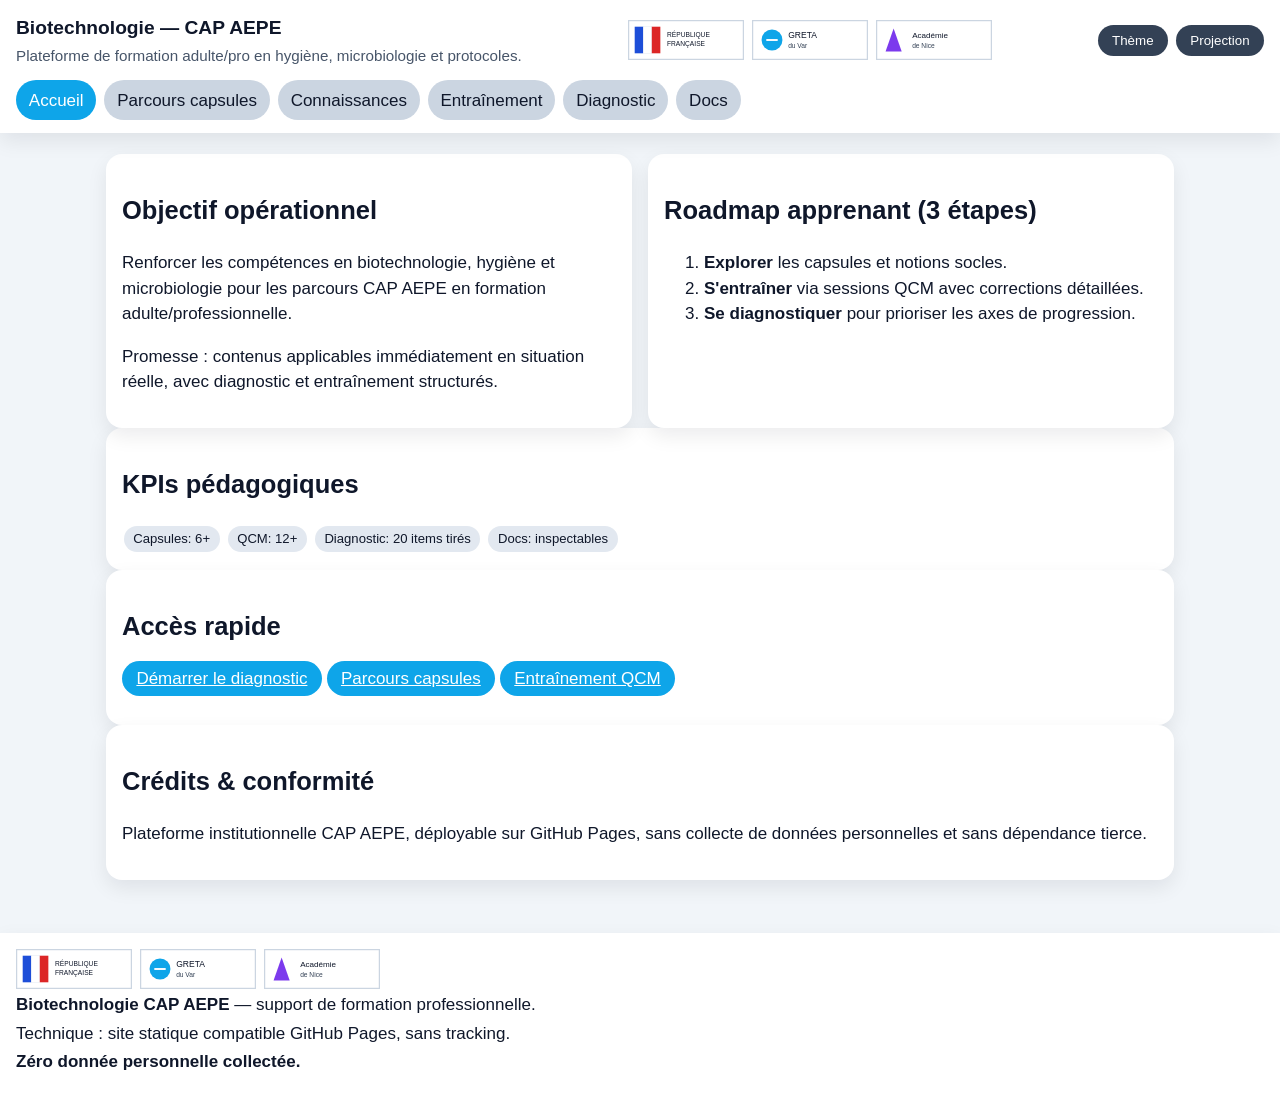
==== index.html @ dad9054e "Build complete CAP AEPE static training platform" ====
<!doctype html>
<html lang="fr">
<head>
  <meta charset="UTF-8">
  <meta name="viewport" content="width=device-width,initial-scale=1">
  <title>Accueil — Biotechnologie CAP AEPE</title>
  <link rel="stylesheet" href="assets/css/app.css">
</head>
<body data-base="./" data-page="index.html">
<main>
  <section class="grid-2">
    <article class="card">
      <h2>Objectif opérationnel</h2>
      <p>Renforcer les compétences en biotechnologie, hygiène et microbiologie pour les parcours CAP AEPE en formation adulte/professionnelle.</p>
      <p>Promesse : contenus applicables immédiatement en situation réelle, avec diagnostic et entraînement structurés.</p>
    </article>
    <article class="card">
      <h2>Roadmap apprenant (3 étapes)</h2>
      <ol>
        <li><strong>Explorer</strong> les capsules et notions socles.</li>
        <li><strong>S'entraîner</strong> via sessions QCM avec corrections détaillées.</li>
        <li><strong>Se diagnostiquer</strong> pour prioriser les axes de progression.</li>
      </ol>
    </article>
  </section>
  <section class="card">
    <h2>KPIs pédagogiques</h2>
    <span class="badge">Capsules: 6+</span>
    <span class="badge">QCM: 12+</span>
    <span class="badge">Diagnostic: 20 items tirés</span>
    <span class="badge">Docs: inspectables</span>
  </section>
  <section class="card">
    <h2>Accès rapide</h2>
    <p><a class="btn" href="diagnostic.html">Démarrer le diagnostic</a> <a class="btn" href="parcours.html">Parcours capsules</a> <a class="btn" href="entrainement.html">Entraînement QCM</a></p>
  </section>
  <section class="card">
    <h2>Crédits & conformité</h2>
    <p>Plateforme institutionnelle CAP AEPE, déployable sur GitHub Pages, sans collecte de données personnelles et sans dépendance tierce.</p>
  </section>
</main>
<script src="assets/js/common.js"></script>
</body>
</html>
---- assets/css/app.css ----
:root {
  --bg: #f1f5f9;
  --surface: #ffffff;
  --text: #0f172a;
  --muted: #475569;
  --primary: #0ea5e9;
  --accent: #0284c7;
  --danger: #b91c1c;
  --ok: #166534;
  --shadow: 0 8px 20px rgba(2, 6, 23, .08);
}
[data-theme="dark"] {
  --bg: #0f172a;
  --surface: #1e293b;
  --text: #e2e8f0;
  --muted: #cbd5e1;
  --primary: #38bdf8;
  --accent: #7dd3fc;
  --shadow: 0 8px 20px rgba(0, 0, 0, .35);
}
* { box-sizing: border-box; }
body { margin:0; font: 17px/1.5 Arial, sans-serif; background:var(--bg); color:var(--text); }
body.projection { font-size: 20px; line-height: 1.65; }
a { color: var(--accent); }
.site-header { position: sticky; top:0; z-index:50; background:var(--surface); box-shadow:var(--shadow); padding: .8rem 1rem; }
.topbar { display:flex; justify-content:space-between; gap:1rem; flex-wrap:wrap; align-items:center; }
.brand h1 { margin:.1rem 0; font-size:1.2rem; }
.brand p { margin:0; color:var(--muted); font-size:.95rem; }
.logos { display:flex; gap:.5rem; align-items:center; flex-wrap:wrap; }
.logos img { height:40px; width:auto; border:1px solid #cbd5e1; background:#fff; }
.controls { display:flex; gap:.5rem; }
.btn { border:none; border-radius:999px; padding:.5rem .9rem; background:var(--primary); color:#fff; cursor:pointer; }
.btn.secondary { background:#334155; }
.nav-pills { display:flex; gap:.5rem; flex-wrap:wrap; margin-top:.8rem; }
.nav-pills a { text-decoration:none; padding:.45rem .8rem; border-radius:999px; background:#cbd5e1; color:#0f172a; }
.nav-pills a.active { background:var(--primary); color:#fff; }
main { max-width:1100px; margin:1.3rem auto; padding:0 1rem 2rem; }
.grid-2 { display:grid; grid-template-columns:repeat(2,minmax(0,1fr)); gap:1rem; }
.card { background:var(--surface); border-radius:16px; box-shadow:var(--shadow); padding:1rem; }
.badge { display:inline-block; border-radius:999px; background:#e2e8f0; color:#0f172a; padding:.2rem .6rem; margin:.1rem; font-size:.82rem; }
.toolbar { display:flex; gap:.6rem; flex-wrap:wrap; align-items:center; margin-bottom:1rem; }
input[type="search"], select { padding:.55rem .7rem; border-radius:10px; border:1px solid #94a3b8; min-width:220px; }
.list { display:grid; gap:.9rem; }
.item h3 { margin-top:0; }
.item .meta { color:var(--muted); font-size:.9rem; }
.overlay { position:fixed; inset:0; background:rgba(2,6,23,.65); display:none; align-items:center; justify-content:center; padding:1rem; }
.overlay.open { display:flex; }
.dialog { background:var(--surface); color:var(--text); width:min(980px,95vw); max-height:92vh; overflow:auto; border-radius:14px; padding:1rem; position:relative; }
.close { position:absolute; top:.7rem; right:.7rem; border:none; border-radius:50%; width:34px; height:34px; cursor:pointer; }
.alert { background:#fee2e2; color:var(--danger); padding:.6rem .8rem; border-radius:10px; margin:.4rem 0; }
.q-item { margin: 0 0 1rem; }
.q-item.correct { border-left: 4px solid var(--ok); padding-left: .7rem; }
.q-item.wrong { border-left: 4px solid var(--danger); padding-left: .7rem; }
.table { width:100%; border-collapse:collapse; }
.table th,.table td { border:1px solid #94a3b8; padding:.5rem; text-align:left; }
footer { margin-top:1rem; background:var(--surface); padding:1rem; box-shadow:var(--shadow); }
footer p { margin:.2rem 0; }
:focus-visible { outline:3px solid #f59e0b; outline-offset:2px; }
@media (max-width: 800px){ .grid-2{grid-template-columns:1fr;} .logos img{height:32px;} }
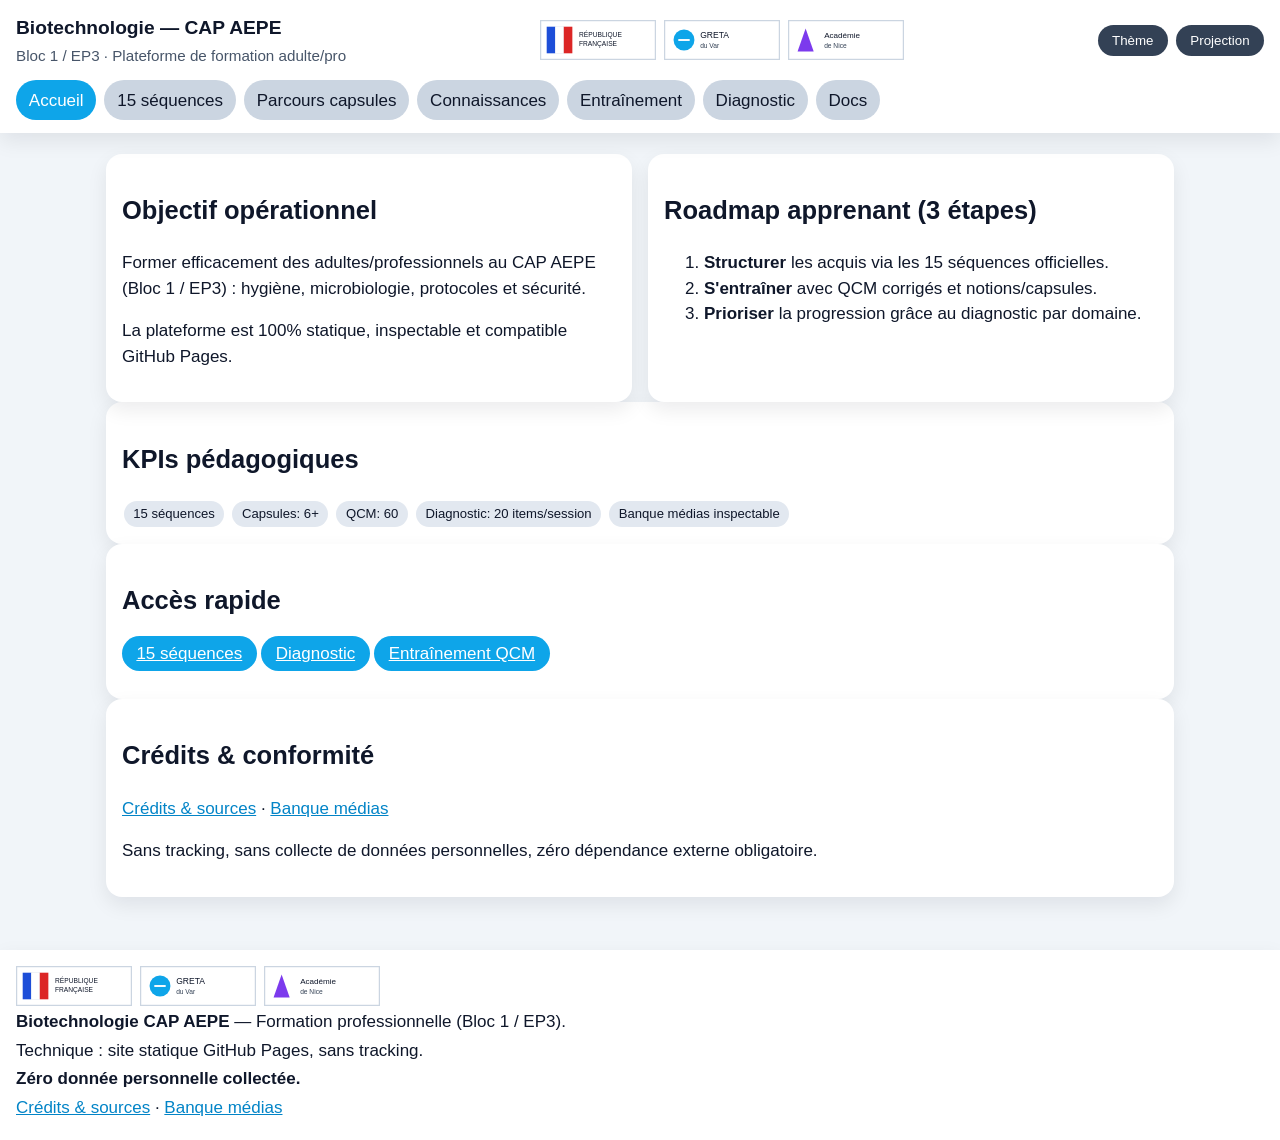
==== commit 5f18759c: "Add audited 15-sequence module, media bank, credits, and QA report" ====
--- a/index.html
+++ b/index.html
@@ -11,32 +11,34 @@
   <section class="grid-2">
     <article class="card">
       <h2>Objectif opérationnel</h2>
-      <p>Renforcer les compétences en biotechnologie, hygiène et microbiologie pour les parcours CAP AEPE en formation adulte/professionnelle.</p>
-      <p>Promesse : contenus applicables immédiatement en situation réelle, avec diagnostic et entraînement structurés.</p>
+      <p>Former efficacement des adultes/professionnels au CAP AEPE (Bloc 1 / EP3) : hygiène, microbiologie, protocoles et sécurité.</p>
+      <p>La plateforme est 100% statique, inspectable et compatible GitHub Pages.</p>
     </article>
     <article class="card">
       <h2>Roadmap apprenant (3 étapes)</h2>
       <ol>
-        <li><strong>Explorer</strong> les capsules et notions socles.</li>
-        <li><strong>S'entraîner</strong> via sessions QCM avec corrections détaillées.</li>
-        <li><strong>Se diagnostiquer</strong> pour prioriser les axes de progression.</li>
+        <li><strong>Structurer</strong> les acquis via les 15 séquences officielles.</li>
+        <li><strong>S'entraîner</strong> avec QCM corrigés et notions/capsules.</li>
+        <li><strong>Prioriser</strong> la progression grâce au diagnostic par domaine.</li>
       </ol>
     </article>
   </section>
   <section class="card">
     <h2>KPIs pédagogiques</h2>
+    <span class="badge">15 séquences</span>
     <span class="badge">Capsules: 6+</span>
-    <span class="badge">QCM: 12+</span>
-    <span class="badge">Diagnostic: 20 items tirés</span>
-    <span class="badge">Docs: inspectables</span>
+    <span class="badge">QCM: 60</span>
+    <span class="badge">Diagnostic: 20 items/session</span>
+    <span class="badge">Banque médias inspectable</span>
   </section>
   <section class="card">
     <h2>Accès rapide</h2>
-    <p><a class="btn" href="diagnostic.html">Démarrer le diagnostic</a> <a class="btn" href="parcours.html">Parcours capsules</a> <a class="btn" href="entrainement.html">Entraînement QCM</a></p>
+    <p><a class="btn" href="sequences.html">15 séquences</a> <a class="btn" href="diagnostic.html">Diagnostic</a> <a class="btn" href="entrainement.html">Entraînement QCM</a></p>
   </section>
   <section class="card">
     <h2>Crédits & conformité</h2>
-    <p>Plateforme institutionnelle CAP AEPE, déployable sur GitHub Pages, sans collecte de données personnelles et sans dépendance tierce.</p>
+    <p><a href="docs/credits.html">Crédits & sources</a> · <a href="docs/banque-medias.html">Banque médias</a></p>
+    <p>Sans tracking, sans collecte de données personnelles, zéro dépendance externe obligatoire.</p>
   </section>
 </main>
 <script src="assets/js/common.js"></script>
--- a/assets/css/app.css
+++ b/assets/css/app.css
@@ -57,3 +57,6 @@
 footer p { margin:.2rem 0; }
 :focus-visible { outline:3px solid #f59e0b; outline-offset:2px; }
 @media (max-width: 800px){ .grid-2{grid-template-columns:1fr;} .logos img{height:32px;} }
+
+figure { margin: .6rem 0; }
+figcaption { font-size: .85rem; color: var(--muted); }
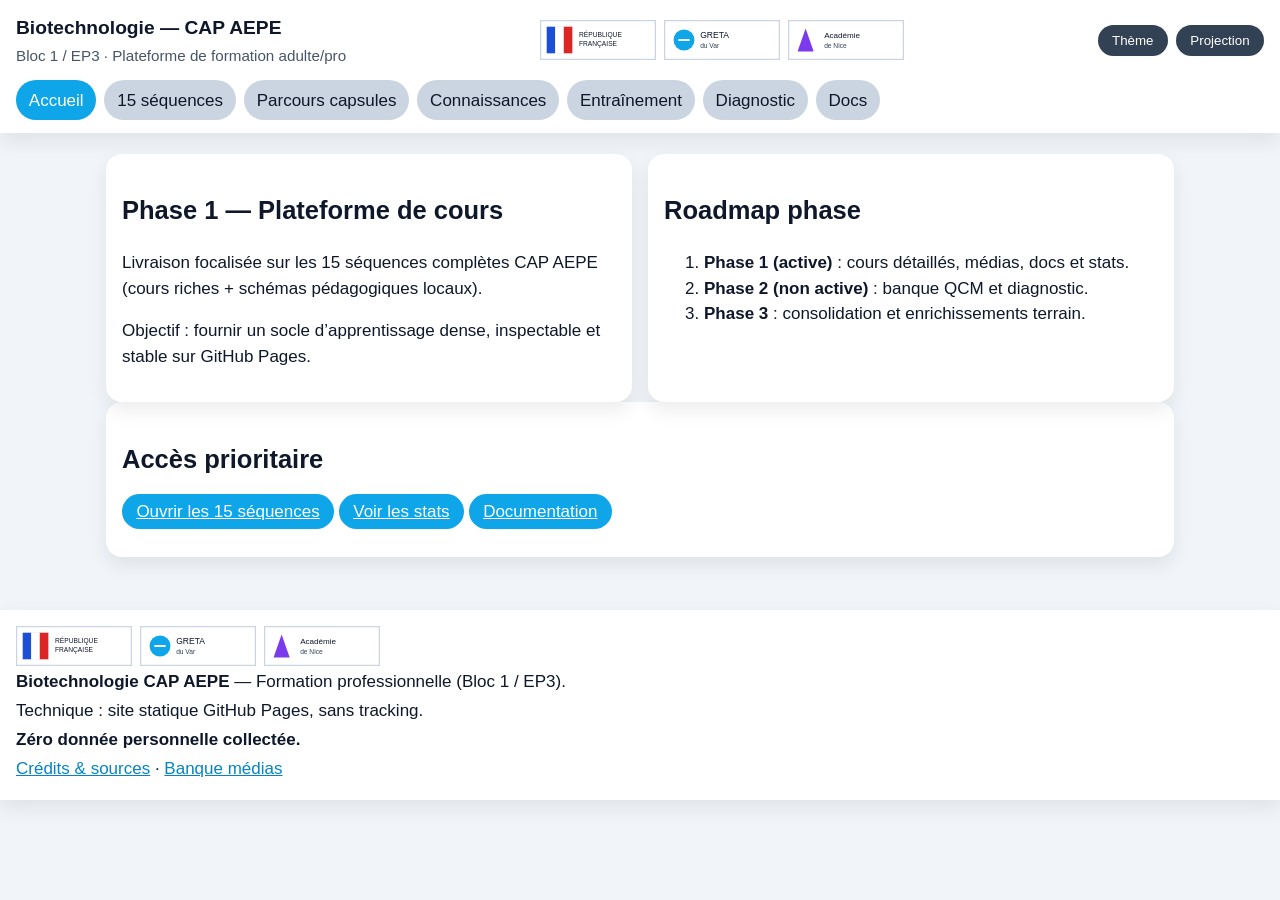
==== commit 30ee796c: "Phase 1: deliver 15 rich sequences, 45 pedagogical schemas, docs and stats" ====
--- a/index.html
+++ b/index.html
@@ -10,35 +10,22 @@
 <main>
   <section class="grid-2">
     <article class="card">
-      <h2>Objectif opérationnel</h2>
-      <p>Former efficacement des adultes/professionnels au CAP AEPE (Bloc 1 / EP3) : hygiène, microbiologie, protocoles et sécurité.</p>
-      <p>La plateforme est 100% statique, inspectable et compatible GitHub Pages.</p>
+      <h2>Phase 1 — Plateforme de cours</h2>
+      <p>Livraison focalisée sur les 15 séquences complètes CAP AEPE (cours riches + schémas pédagogiques locaux).</p>
+      <p>Objectif : fournir un socle d’apprentissage dense, inspectable et stable sur GitHub Pages.</p>
     </article>
     <article class="card">
-      <h2>Roadmap apprenant (3 étapes)</h2>
+      <h2>Roadmap phase</h2>
       <ol>
-        <li><strong>Structurer</strong> les acquis via les 15 séquences officielles.</li>
-        <li><strong>S'entraîner</strong> avec QCM corrigés et notions/capsules.</li>
-        <li><strong>Prioriser</strong> la progression grâce au diagnostic par domaine.</li>
+        <li><strong>Phase 1 (active)</strong> : cours détaillés, médias, docs et stats.</li>
+        <li><strong>Phase 2 (non active)</strong> : banque QCM et diagnostic.</li>
+        <li><strong>Phase 3</strong> : consolidation et enrichissements terrain.</li>
       </ol>
     </article>
   </section>
   <section class="card">
-    <h2>KPIs pédagogiques</h2>
-    <span class="badge">15 séquences</span>
-    <span class="badge">Capsules: 6+</span>
-    <span class="badge">QCM: 60</span>
-    <span class="badge">Diagnostic: 20 items/session</span>
-    <span class="badge">Banque médias inspectable</span>
-  </section>
-  <section class="card">
-    <h2>Accès rapide</h2>
-    <p><a class="btn" href="sequences.html">15 séquences</a> <a class="btn" href="diagnostic.html">Diagnostic</a> <a class="btn" href="entrainement.html">Entraînement QCM</a></p>
-  </section>
-  <section class="card">
-    <h2>Crédits & conformité</h2>
-    <p><a href="docs/credits.html">Crédits & sources</a> · <a href="docs/banque-medias.html">Banque médias</a></p>
-    <p>Sans tracking, sans collecte de données personnelles, zéro dépendance externe obligatoire.</p>
+    <h2>Accès prioritaire</h2>
+    <p><a class="btn" href="sequences.html">Ouvrir les 15 séquences</a> <a class="btn" href="docs/stats.html">Voir les stats</a> <a class="btn" href="docs/index.html">Documentation</a></p>
   </section>
 </main>
 <script src="assets/js/common.js"></script>
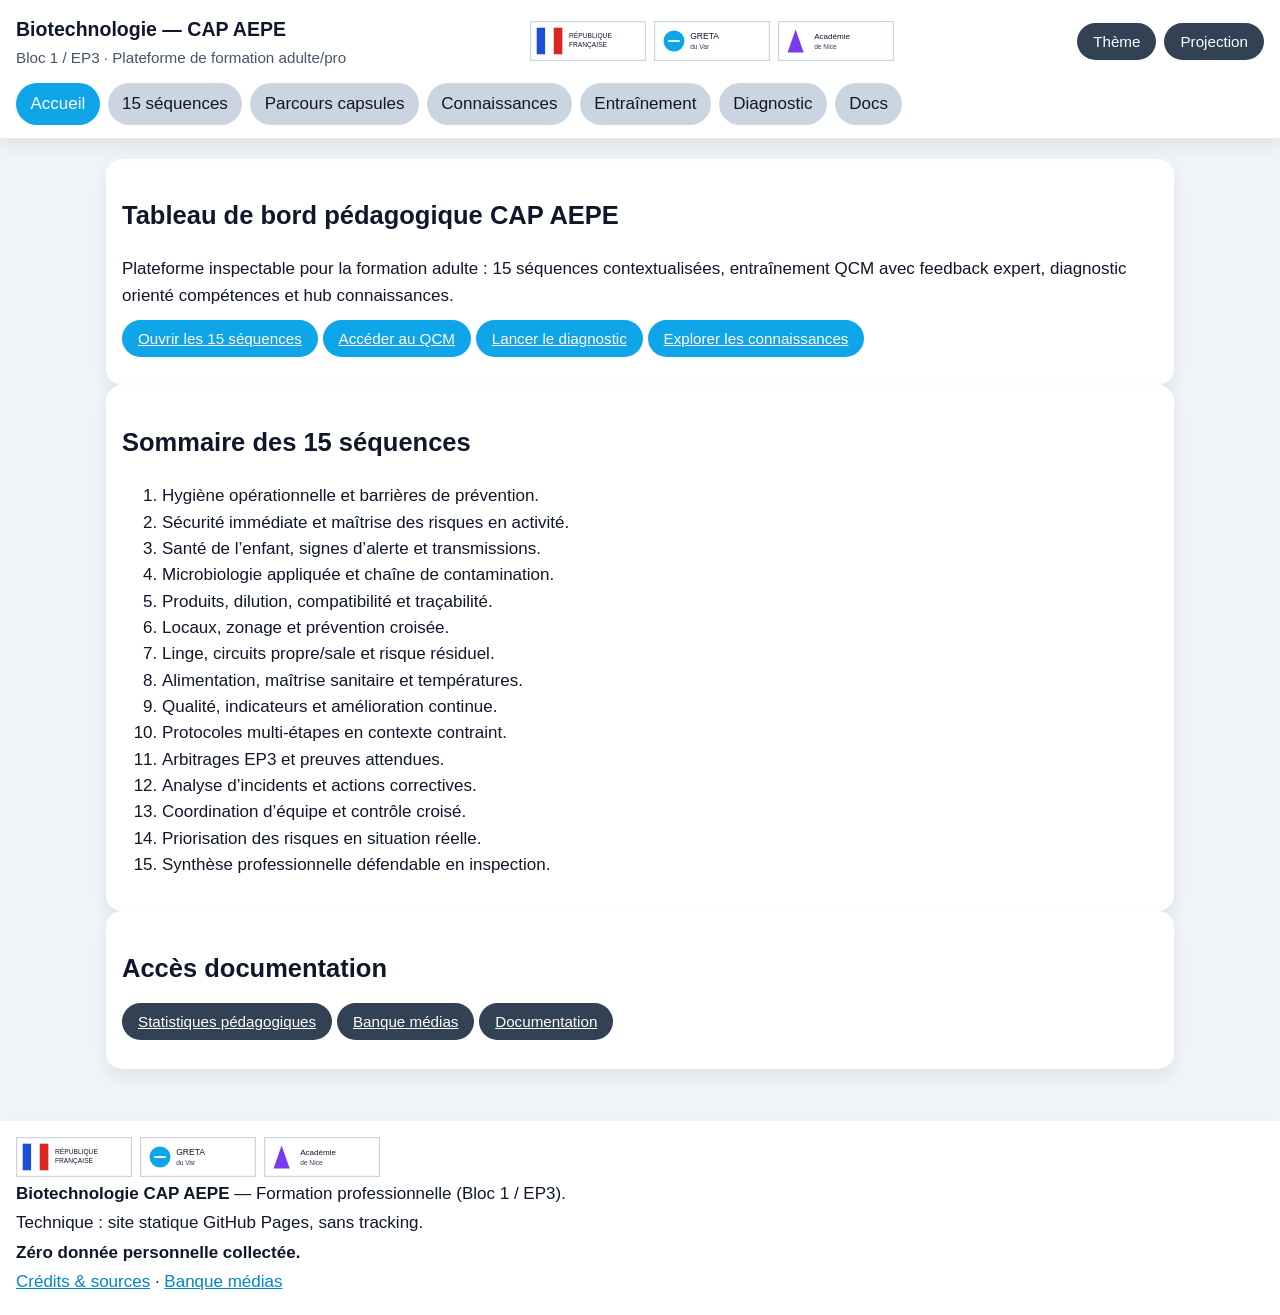
==== commit 970f184a: "Deep audit fixes: production cleanup, QCM hardening, and dashboard home" ====
--- a/index.html
+++ b/index.html
@@ -8,26 +8,38 @@
 </head>
 <body data-base="./" data-page="index.html">
 <main>
-  <section class="grid-2">
-    <article class="card">
-      <h2>Phase 1 — Plateforme de cours</h2>
-      <p>Livraison focalisée sur les 15 séquences complètes CAP AEPE (cours riches + schémas pédagogiques locaux).</p>
-      <p>Objectif : fournir un socle d’apprentissage dense, inspectable et stable sur GitHub Pages.</p>
-    </article>
-    <article class="card">
-      <h2>Roadmap phase</h2>
-      <ol>
-        <li><strong>Phase 1 (active)</strong> : cours détaillés, médias, docs et stats.</li>
-        <li><strong>Phase 2 (non active)</strong> : banque QCM et diagnostic.</li>
-        <li><strong>Phase 3</strong> : consolidation et enrichissements terrain.</li>
-      </ol>
-    </article>
+  <section class="card">
+    <h2>Tableau de bord pédagogique CAP AEPE</h2>
+    <p>Plateforme inspectable pour la formation adulte : 15 séquences contextualisées, entraînement QCM avec feedback expert, diagnostic orienté compétences et hub connaissances.</p>
+    <p><a class="btn" href="sequences.html">Ouvrir les 15 séquences</a> <a class="btn" href="entrainement.html">Accéder au QCM</a> <a class="btn" href="diagnostic.html">Lancer le diagnostic</a> <a class="btn" href="connaissances.html">Explorer les connaissances</a></p>
   </section>
+
   <section class="card">
-    <h2>Accès prioritaire</h2>
-    <p><a class="btn" href="sequences.html">Ouvrir les 15 séquences</a> <a class="btn" href="docs/stats.html">Voir les stats</a> <a class="btn" href="docs/index.html">Documentation</a></p>
+    <h2>Sommaire des 15 séquences</h2>
+    <ol>
+      <li>Hygiène opérationnelle et barrières de prévention.</li>
+      <li>Sécurité immédiate et maîtrise des risques en activité.</li>
+      <li>Santé de l’enfant, signes d’alerte et transmissions.</li>
+      <li>Microbiologie appliquée et chaîne de contamination.</li>
+      <li>Produits, dilution, compatibilité et traçabilité.</li>
+      <li>Locaux, zonage et prévention croisée.</li>
+      <li>Linge, circuits propre/sale et risque résiduel.</li>
+      <li>Alimentation, maîtrise sanitaire et températures.</li>
+      <li>Qualité, indicateurs et amélioration continue.</li>
+      <li>Protocoles multi-étapes en contexte contraint.</li>
+      <li>Arbitrages EP3 et preuves attendues.</li>
+      <li>Analyse d’incidents et actions correctives.</li>
+      <li>Coordination d’équipe et contrôle croisé.</li>
+      <li>Priorisation des risques en situation réelle.</li>
+      <li>Synthèse professionnelle défendable en inspection.</li>
+    </ol>
+  </section>
+
+  <section class="card">
+    <h2>Accès documentation</h2>
+    <p><a class="btn secondary" href="docs/stats.html">Statistiques pédagogiques</a> <a class="btn secondary" href="docs/banque-medias.html">Banque médias</a> <a class="btn secondary" href="docs/index.html">Documentation</a></p>
   </section>
 </main>
 <script src="assets/js/common.js"></script>
 </body>
-</html>
+</html>
--- a/assets/css/app.css
+++ b/assets/css/app.css
@@ -19,44 +19,64 @@
   --shadow: 0 8px 20px rgba(0, 0, 0, .35);
 }
 * { box-sizing: border-box; }
-body { margin:0; font: 17px/1.5 Arial, sans-serif; background:var(--bg); color:var(--text); }
-body.projection { font-size: 20px; line-height: 1.65; }
+body { margin:0; font: 17px/1.55 Arial, sans-serif; background:var(--bg); color:var(--text); }
+body.projection { font-size: 20px; line-height: 1.72; }
 a { color: var(--accent); }
 .site-header { position: sticky; top:0; z-index:50; background:var(--surface); box-shadow:var(--shadow); padding: .8rem 1rem; }
 .topbar { display:flex; justify-content:space-between; gap:1rem; flex-wrap:wrap; align-items:center; }
-.brand h1 { margin:.1rem 0; font-size:1.2rem; }
+.brand h1 { margin:.1rem 0; font-size:1.22rem; }
 .brand p { margin:0; color:var(--muted); font-size:.95rem; }
 .logos { display:flex; gap:.5rem; align-items:center; flex-wrap:wrap; }
 .logos img { height:40px; width:auto; border:1px solid #cbd5e1; background:#fff; }
 .controls { display:flex; gap:.5rem; }
-.btn { border:none; border-radius:999px; padding:.5rem .9rem; background:var(--primary); color:#fff; cursor:pointer; }
+.btn { border:none; border-radius:999px; padding:.62rem 1rem; background:var(--primary); color:#fff; cursor:pointer; font-size:.95rem; }
 .btn.secondary { background:#334155; }
 .nav-pills { display:flex; gap:.5rem; flex-wrap:wrap; margin-top:.8rem; }
-.nav-pills a { text-decoration:none; padding:.45rem .8rem; border-radius:999px; background:#cbd5e1; color:#0f172a; }
+.nav-pills a { text-decoration:none; padding:.5rem .9rem; border-radius:999px; background:#cbd5e1; color:#0f172a; }
 .nav-pills a.active { background:var(--primary); color:#fff; }
 main { max-width:1100px; margin:1.3rem auto; padding:0 1rem 2rem; }
 .grid-2 { display:grid; grid-template-columns:repeat(2,minmax(0,1fr)); gap:1rem; }
 .card { background:var(--surface); border-radius:16px; box-shadow:var(--shadow); padding:1rem; }
-.badge { display:inline-block; border-radius:999px; background:#e2e8f0; color:#0f172a; padding:.2rem .6rem; margin:.1rem; font-size:.82rem; }
-.toolbar { display:flex; gap:.6rem; flex-wrap:wrap; align-items:center; margin-bottom:1rem; }
-input[type="search"], select { padding:.55rem .7rem; border-radius:10px; border:1px solid #94a3b8; min-width:220px; }
-.list { display:grid; gap:.9rem; }
+.badge { display:inline-block; border-radius:999px; background:#e2e8f0; color:#0f172a; padding:.28rem .7rem; margin:.15rem; font-size:.84rem; }
+.toolbar { display:flex; gap:.7rem; flex-wrap:wrap; align-items:center; margin-bottom:1rem; }
+input[type="search"], select { padding:.6rem .75rem; border-radius:10px; border:1px solid #94a3b8; min-width:220px; }
+.list { display:grid; gap:1rem; }
 .item h3 { margin-top:0; }
 .item .meta { color:var(--muted); font-size:.9rem; }
-.overlay { position:fixed; inset:0; background:rgba(2,6,23,.65); display:none; align-items:center; justify-content:center; padding:1rem; }
+.overlay { position:fixed; inset:0; background:rgba(2,6,23,.72); display:none; align-items:center; justify-content:center; padding:1rem; }
 .overlay.open { display:flex; }
-.dialog { background:var(--surface); color:var(--text); width:min(980px,95vw); max-height:92vh; overflow:auto; border-radius:14px; padding:1rem; position:relative; }
-.close { position:absolute; top:.7rem; right:.7rem; border:none; border-radius:50%; width:34px; height:34px; cursor:pointer; }
-.alert { background:#fee2e2; color:var(--danger); padding:.6rem .8rem; border-radius:10px; margin:.4rem 0; }
-.q-item { margin: 0 0 1rem; }
-.q-item.correct { border-left: 4px solid var(--ok); padding-left: .7rem; }
-.q-item.wrong { border-left: 4px solid var(--danger); padding-left: .7rem; }
+.dialog { background:var(--surface); color:var(--text); width:min(1050px,96vw); max-height:92vh; overflow:auto; border-radius:14px; padding:1rem; position:relative; }
+.close { position:absolute; top:.7rem; right:.7rem; border:none; border-radius:50%; width:36px; height:36px; cursor:pointer; }
+.alert { background:#fee2e2; color:var(--danger); padding:.7rem .9rem; border-radius:10px; margin:.5rem 0; }
+.q-item { margin: 0 0 1.15rem; padding: .3rem 0 .4rem; }
+.q-item.correct { border-left: 5px solid var(--ok); padding-left: .9rem; }
+.q-item.wrong { border-left: 5px solid var(--danger); padding-left: .9rem; }
+.feedback-block { margin:.55rem 0; padding:.6rem .75rem; border:1px solid #cbd5e1; border-radius:10px; background:#f8fafc; }
+.feedback-block h4 { margin:.05rem 0 .35rem; }
 .table { width:100%; border-collapse:collapse; }
-.table th,.table td { border:1px solid #94a3b8; padding:.5rem; text-align:left; }
+.table th,.table td { border:1px solid #94a3b8; padding:.55rem; text-align:left; vertical-align:top; }
 footer { margin-top:1rem; background:var(--surface); padding:1rem; box-shadow:var(--shadow); }
 footer p { margin:.2rem 0; }
 :focus-visible { outline:3px solid #f59e0b; outline-offset:2px; }
-@media (max-width: 800px){ .grid-2{grid-template-columns:1fr;} .logos img{height:32px;} }
 
-figure { margin: .6rem 0; }
-figcaption { font-size: .85rem; color: var(--muted); }
+figure { margin: .8rem 0; }
+figcaption { font-size: .88rem; color: var(--muted); margin-top:.3rem; }
+.schema-figure { border:1px solid #cbd5e1; border-radius:12px; padding:.6rem; }
+.schema-figure img,
+.zoomable-img { width: min(90%, 980px); max-width:100%; height:auto; display:block; margin:0 auto; border-radius:8px; cursor:zoom-in; }
+.zoom-btn { margin-top:.5rem; }
+.media-dialog { width:min(96vw,1400px); max-height:95vh; }
+.media-stage { width:100%; height:calc(95vh - 80px); overflow:auto; display:flex; align-items:center; justify-content:center; }
+.media-stage img { max-width:96%; max-height:100%; width:auto; height:auto; transform:scale(1); transition:transform .2s ease; }
+.media-stage img:hover { transform:scale(1.08); }
+
+body.projection .card { padding:1.2rem; }
+body.projection .btn { font-size:1rem; padding:.72rem 1.1rem; }
+body.projection .table th, body.projection .table td { font-size:1.02rem; }
+
+@media (max-width: 800px){
+  .grid-2{grid-template-columns:1fr;}
+  .logos img{height:32px;}
+  .dialog { width:min(98vw,98vw); }
+  .schema-figure img, .zoomable-img { width:100%; }
+}
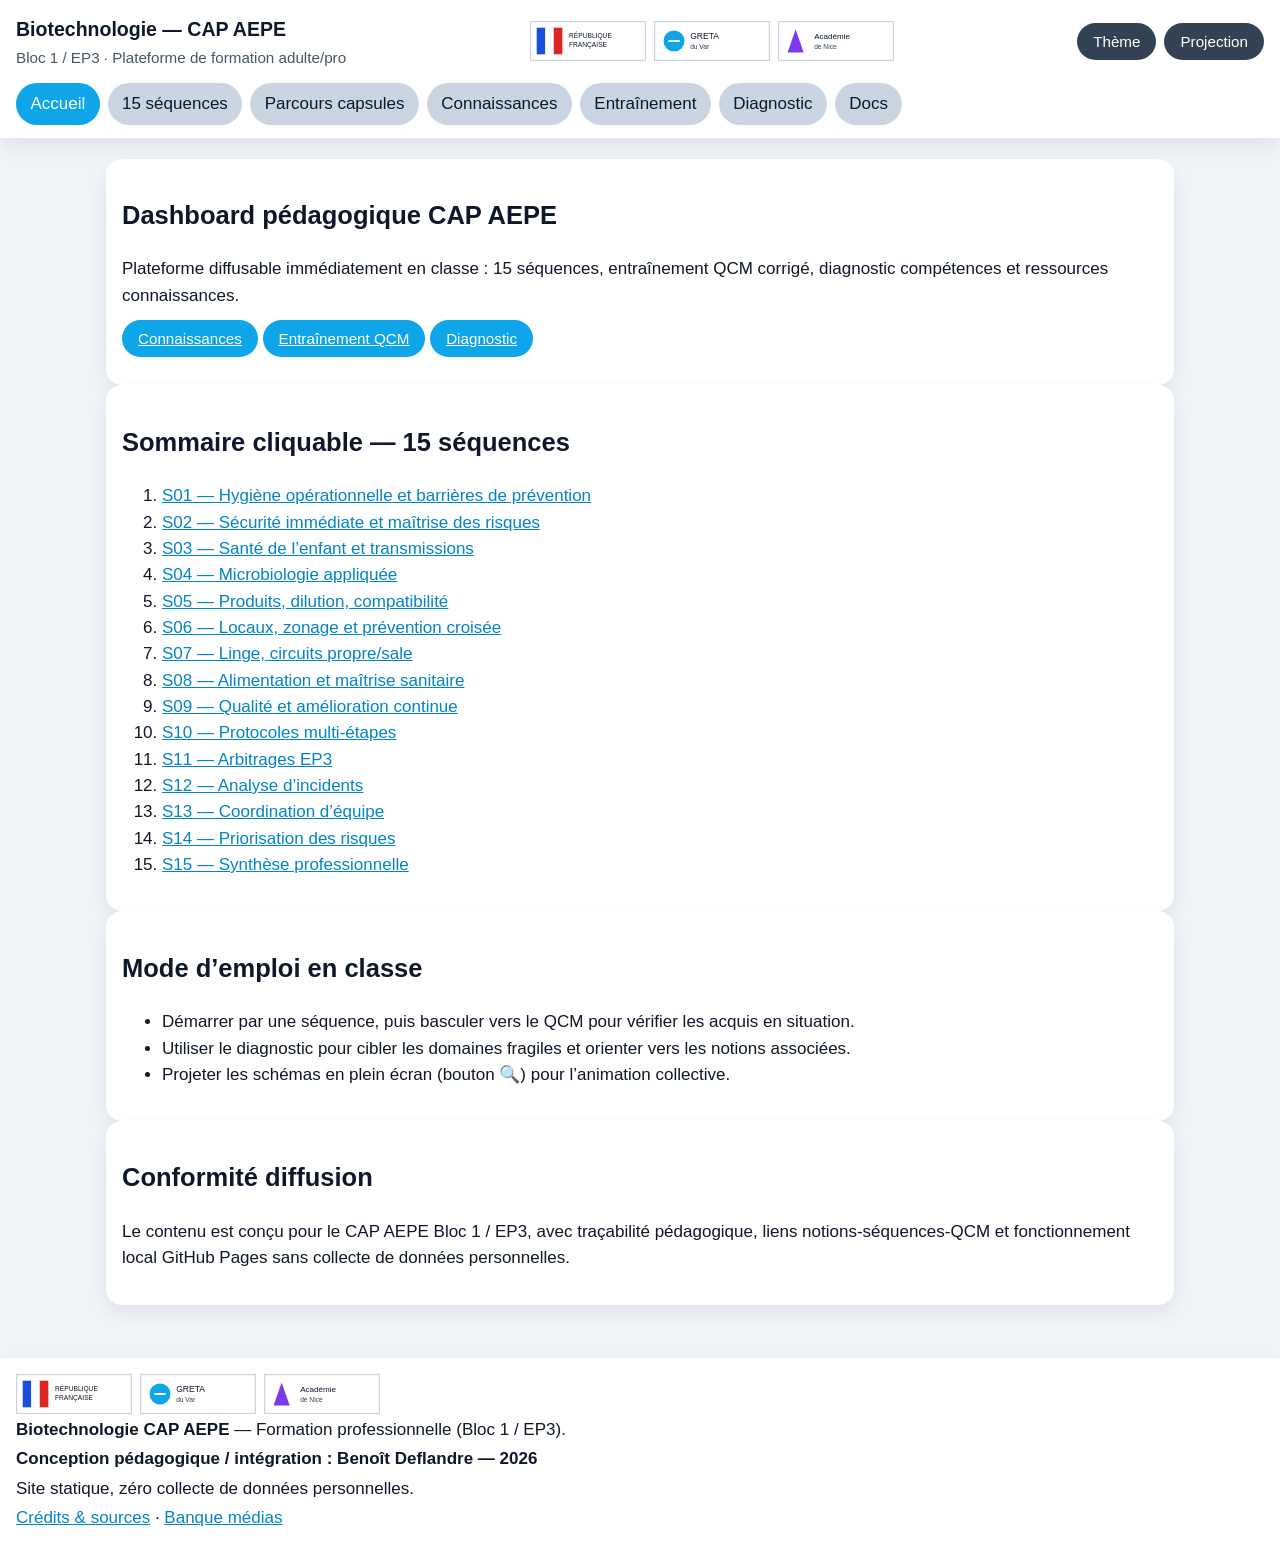
==== commit 83533f87: "Finalize pro diffusion: dashboard, fallbacks, and prod-safe debug gating" ====
--- a/index.html
+++ b/index.html
@@ -9,37 +9,50 @@
 <body data-base="./" data-page="index.html">
 <main>
   <section class="card">
-    <h2>Tableau de bord pédagogique CAP AEPE</h2>
-    <p>Plateforme inspectable pour la formation adulte : 15 séquences contextualisées, entraînement QCM avec feedback expert, diagnostic orienté compétences et hub connaissances.</p>
-    <p><a class="btn" href="sequences.html">Ouvrir les 15 séquences</a> <a class="btn" href="entrainement.html">Accéder au QCM</a> <a class="btn" href="diagnostic.html">Lancer le diagnostic</a> <a class="btn" href="connaissances.html">Explorer les connaissances</a></p>
+    <h2>Dashboard pédagogique CAP AEPE</h2>
+    <p>Plateforme diffusable immédiatement en classe : 15 séquences, entraînement QCM corrigé, diagnostic compétences et ressources connaissances.</p>
+    <p>
+      <a class="btn" href="connaissances.html">Connaissances</a>
+      <a class="btn" href="entrainement.html">Entraînement QCM</a>
+      <a class="btn" href="diagnostic.html">Diagnostic</a>
+    </p>
   </section>
 
   <section class="card">
-    <h2>Sommaire des 15 séquences</h2>
+    <h2>Sommaire cliquable — 15 séquences</h2>
     <ol>
-      <li>Hygiène opérationnelle et barrières de prévention.</li>
-      <li>Sécurité immédiate et maîtrise des risques en activité.</li>
-      <li>Santé de l’enfant, signes d’alerte et transmissions.</li>
-      <li>Microbiologie appliquée et chaîne de contamination.</li>
-      <li>Produits, dilution, compatibilité et traçabilité.</li>
-      <li>Locaux, zonage et prévention croisée.</li>
-      <li>Linge, circuits propre/sale et risque résiduel.</li>
-      <li>Alimentation, maîtrise sanitaire et températures.</li>
-      <li>Qualité, indicateurs et amélioration continue.</li>
-      <li>Protocoles multi-étapes en contexte contraint.</li>
-      <li>Arbitrages EP3 et preuves attendues.</li>
-      <li>Analyse d’incidents et actions correctives.</li>
-      <li>Coordination d’équipe et contrôle croisé.</li>
-      <li>Priorisation des risques en situation réelle.</li>
-      <li>Synthèse professionnelle défendable en inspection.</li>
+      <li><a href="sequences.html#S01">S01 — Hygiène opérationnelle et barrières de prévention</a></li>
+      <li><a href="sequences.html#S02">S02 — Sécurité immédiate et maîtrise des risques</a></li>
+      <li><a href="sequences.html#S03">S03 — Santé de l’enfant et transmissions</a></li>
+      <li><a href="sequences.html#S04">S04 — Microbiologie appliquée</a></li>
+      <li><a href="sequences.html#S05">S05 — Produits, dilution, compatibilité</a></li>
+      <li><a href="sequences.html#S06">S06 — Locaux, zonage et prévention croisée</a></li>
+      <li><a href="sequences.html#S07">S07 — Linge, circuits propre/sale</a></li>
+      <li><a href="sequences.html#S08">S08 — Alimentation et maîtrise sanitaire</a></li>
+      <li><a href="sequences.html#S09">S09 — Qualité et amélioration continue</a></li>
+      <li><a href="sequences.html#S10">S10 — Protocoles multi-étapes</a></li>
+      <li><a href="sequences.html#S11">S11 — Arbitrages EP3</a></li>
+      <li><a href="sequences.html#S12">S12 — Analyse d’incidents</a></li>
+      <li><a href="sequences.html#S13">S13 — Coordination d’équipe</a></li>
+      <li><a href="sequences.html#S14">S14 — Priorisation des risques</a></li>
+      <li><a href="sequences.html#S15">S15 — Synthèse professionnelle</a></li>
     </ol>
   </section>
 
   <section class="card">
-    <h2>Accès documentation</h2>
-    <p><a class="btn secondary" href="docs/stats.html">Statistiques pédagogiques</a> <a class="btn secondary" href="docs/banque-medias.html">Banque médias</a> <a class="btn secondary" href="docs/index.html">Documentation</a></p>
+    <h2>Mode d’emploi en classe</h2>
+    <ul>
+      <li>Démarrer par une séquence, puis basculer vers le QCM pour vérifier les acquis en situation.</li>
+      <li>Utiliser le diagnostic pour cibler les domaines fragiles et orienter vers les notions associées.</li>
+      <li>Projeter les schémas en plein écran (bouton 🔍) pour l’animation collective.</li>
+    </ul>
+  </section>
+
+  <section class="card">
+    <h2>Conformité diffusion</h2>
+    <p>Le contenu est conçu pour le CAP AEPE Bloc 1 / EP3, avec traçabilité pédagogique, liens notions-séquences-QCM et fonctionnement local GitHub Pages sans collecte de données personnelles.</p>
   </section>
 </main>
 <script src="assets/js/common.js"></script>
 </body>
-</html>+</html>
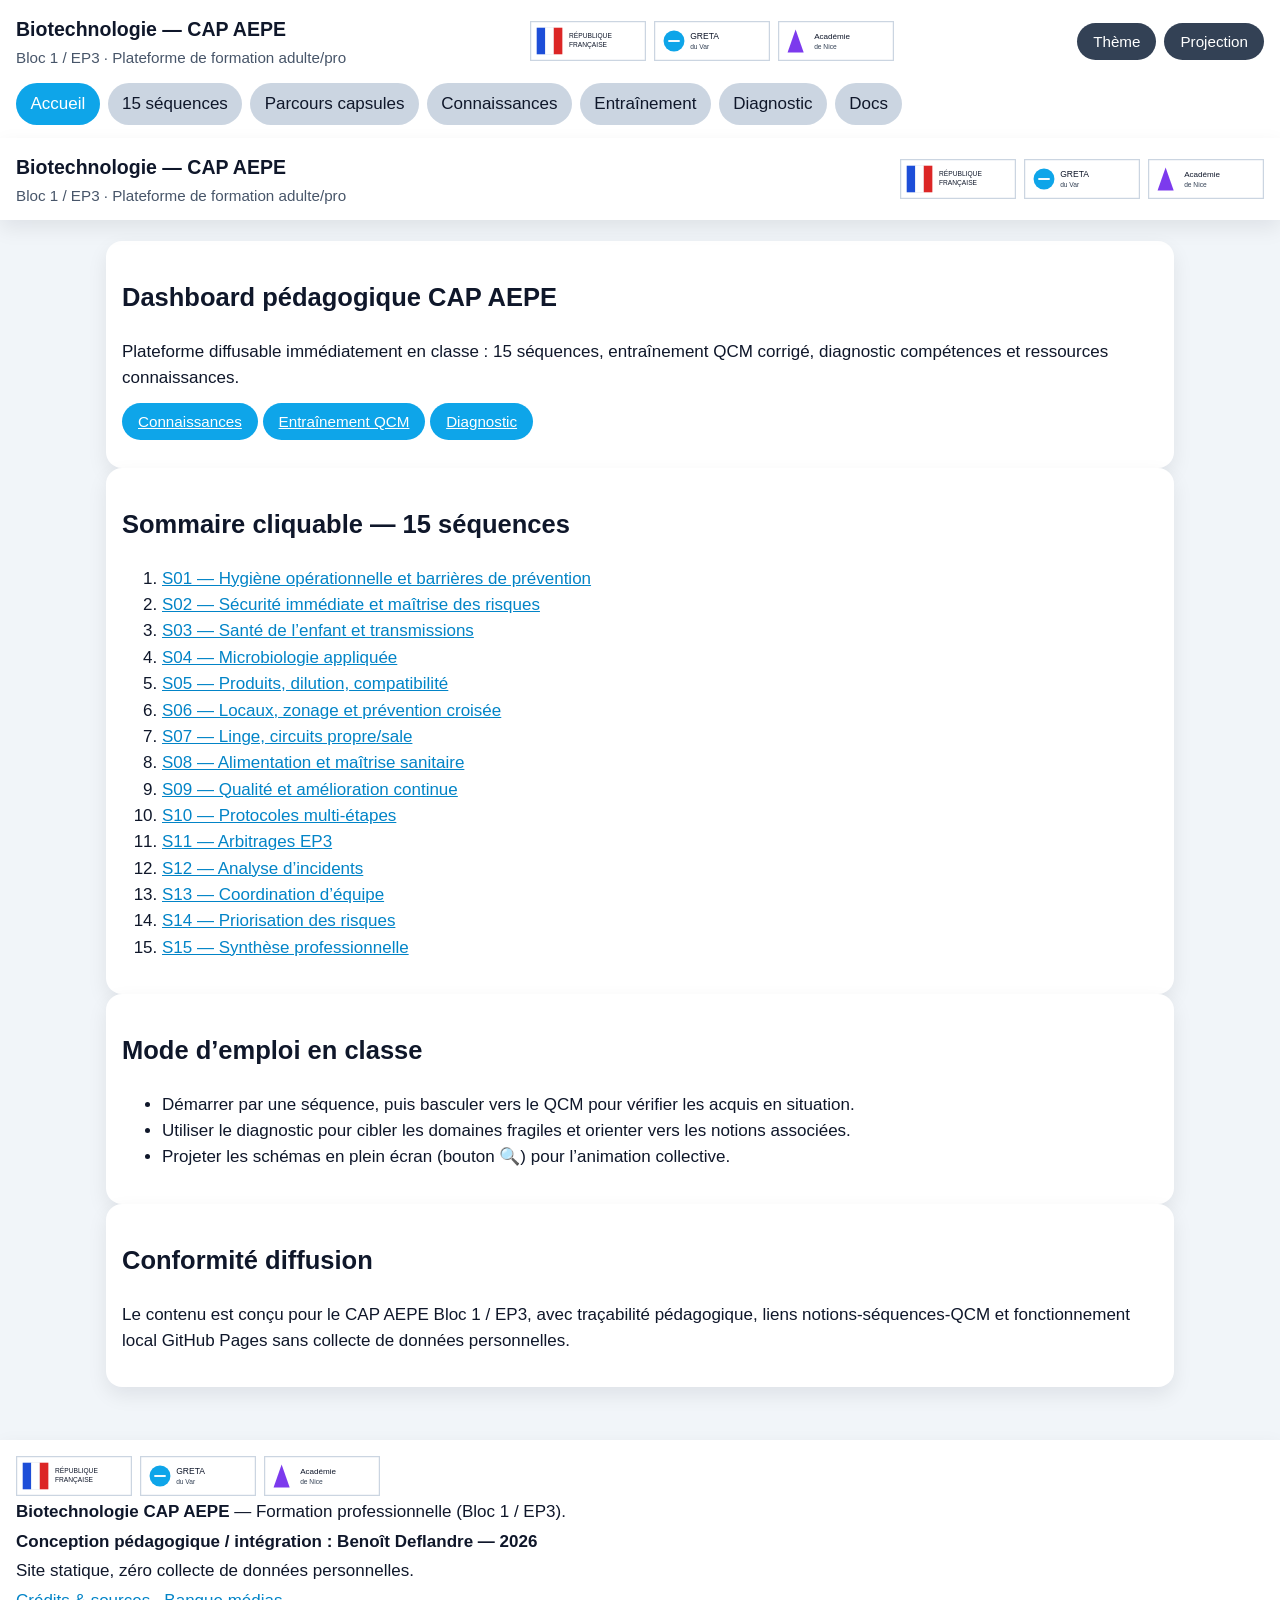
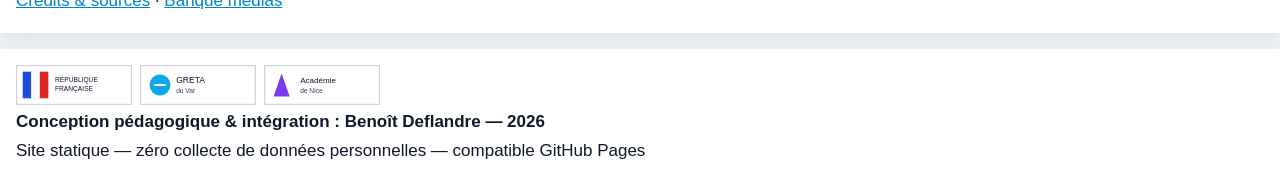
==== commit d20de287: "Poncage total: logos+credits, medias, dedupe QCM, sequences/notions robustes" ====
--- a/index.html
+++ b/index.html
@@ -7,6 +7,20 @@
   <link rel="stylesheet" href="assets/css/app.css">
 </head>
 <body data-base="./" data-page="index.html">
+
+<header class="site-header static-header">
+  <div class="topbar">
+    <div class="brand">
+      <h1>Biotechnologie — CAP AEPE</h1>
+      <p>Bloc 1 / EP3 · Plateforme de formation adulte/pro</p>
+    </div>
+    <div class="logos">
+      <img src="./assets/img/logos/logo-republique.svg" alt="Logo République Française">
+      <img src="./assets/img/logos/logo-greta-var.svg" alt="Logo GRETA du Var">
+      <img src="./assets/img/logos/logo-academie-nice.svg" alt="Logo Académie de Nice">
+    </div>
+  </div>
+</header>
 <main>
   <section class="card">
     <h2>Dashboard pédagogique CAP AEPE</h2>
@@ -54,5 +68,16 @@
   </section>
 </main>
 <script src="assets/js/common.js"></script>
+
+<footer class="static-footer">
+  <div class="logos">
+    <img src="./assets/img/logos/logo-republique.svg" alt="Logo République Française">
+    <img src="./assets/img/logos/logo-greta-var.svg" alt="Logo GRETA du Var">
+    <img src="./assets/img/logos/logo-academie-nice.svg" alt="Logo Académie de Nice">
+  </div>
+  <p><strong>Conception pédagogique & intégration : Benoît Deflandre — 2026</strong></p>
+  <p>Site statique — zéro collecte de données personnelles — compatible GitHub Pages</p>
+</footer>
+
 </body>
 </html>
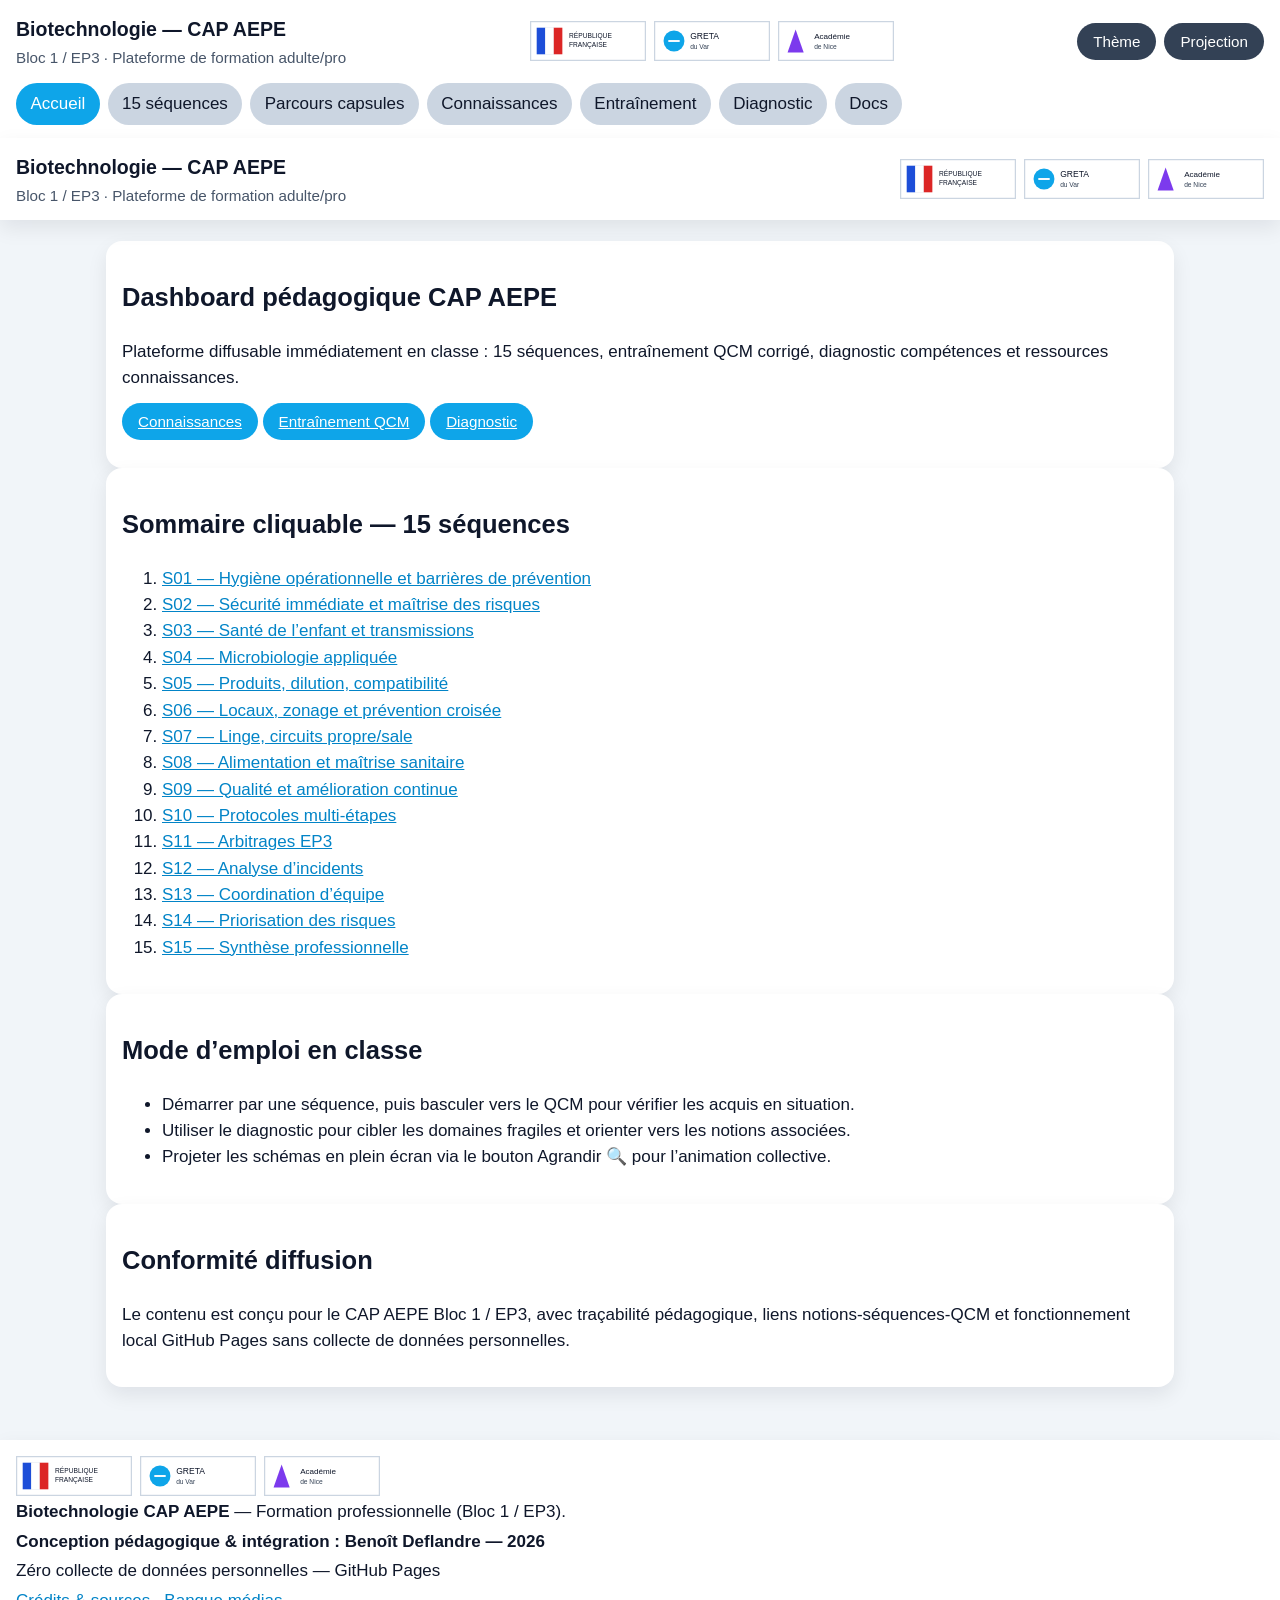
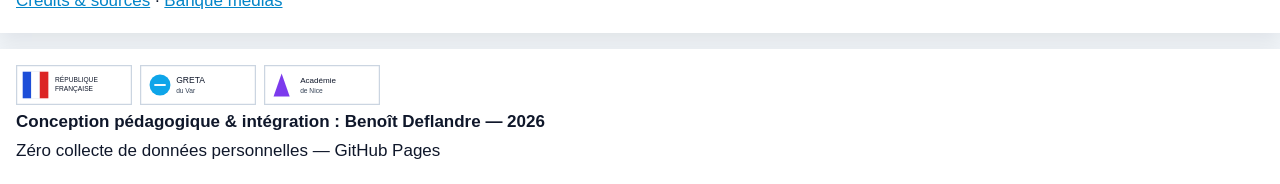
==== commit 9091600e: "Fix credits HTML list markup and log QA verification" ====
--- a/index.html
+++ b/index.html
@@ -58,7 +58,7 @@
     <ul>
       <li>Démarrer par une séquence, puis basculer vers le QCM pour vérifier les acquis en situation.</li>
       <li>Utiliser le diagnostic pour cibler les domaines fragiles et orienter vers les notions associées.</li>
-      <li>Projeter les schémas en plein écran (bouton 🔍) pour l’animation collective.</li>
+      <li>Projeter les schémas en plein écran via le bouton Agrandir 🔍 pour l’animation collective.</li>
     </ul>
   </section>
 
@@ -76,7 +76,7 @@
     <img src="./assets/img/logos/logo-academie-nice.svg" alt="Logo Académie de Nice">
   </div>
   <p><strong>Conception pédagogique & intégration : Benoît Deflandre — 2026</strong></p>
-  <p>Site statique — zéro collecte de données personnelles — compatible GitHub Pages</p>
+  <p>Zéro collecte de données personnelles — GitHub Pages</p>
 </footer>
 
 </body>
